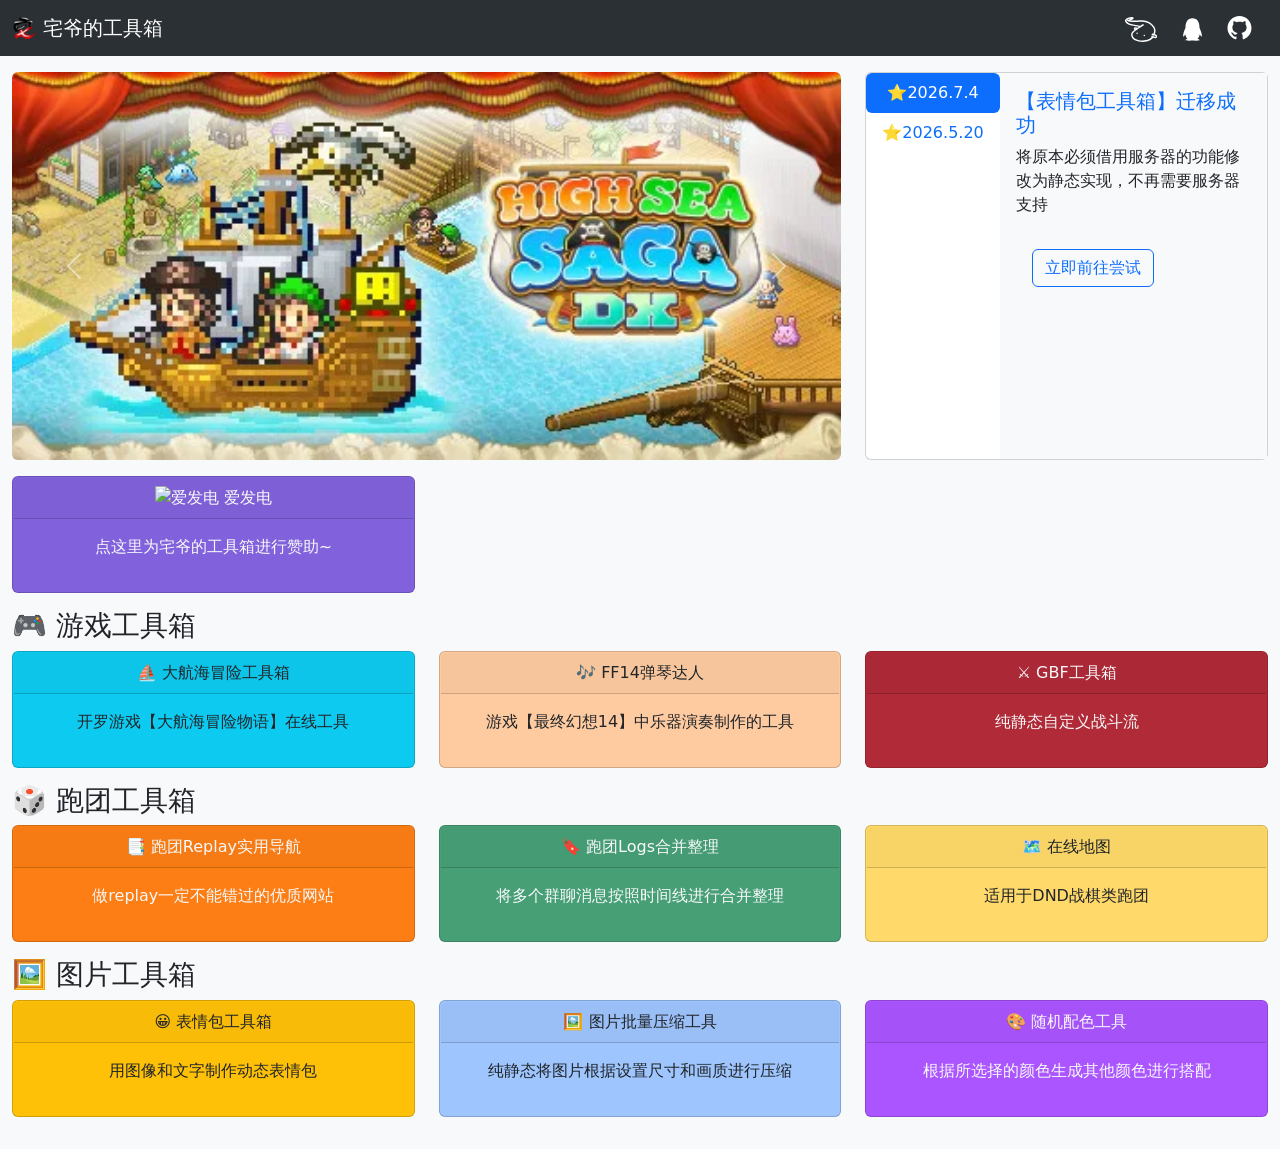
==== index.html @ 6f672d05 "⭐ 样式更新" ====
<!DOCTYPE html>
<html lang="zh">
	<head>
		<meta charset="utf-8">
		<meta name="viewport" content="width=device-width, initial-scale=1.0">
		<title>宅爷的工具箱</title>
		<script src="index/js/main.js"></script>
	</head>
	<body class="bg-body-tertiary">
		<div class="container-xxl">
			<div class="row py-3">
				<div class="col-12 col-lg-8 mb-3">
					<div id="carouselExampleAutoplaying" class="carousel slide" data-bs-ride="carousel">
						<div class="carousel-inner rounded">
							<div class="carousel-item active" data-bs-interval="3000">
								<a href="./dahanghai/">
									<img src="image/dahanghai.webp" class="d-block w-100" alt="大航海">
								</a>
							</div>
							<div class="carousel-item" data-bs-interval="3000">
								<a href="http://www.zzhai.top/ffxiv/">
									<img src="image/ffxiv.webp" class="d-block w-100" alt="弹琴达人">
								</a>
							</div>
						</div>
						<button class="carousel-control-prev" type="button" data-bs-target="#carouselExampleAutoplaying"
							data-bs-slide="prev">
							<span class="carousel-control-prev-icon" aria-hidden="true"></span>
							<span class="visually-hidden">Previous</span>
						</button>
						<button class="carousel-control-next" type="button" data-bs-target="#carouselExampleAutoplaying"
							data-bs-slide="next">
							<span class="carousel-control-next-icon" aria-hidden="true"></span>
							<span class="visually-hidden">Next</span>
						</button>
					</div>
				</div>
				<div class="col-12 col-lg-4 rounded mb-3">
					<div class="card h-100">
							<div class="d-flex align-items-start h-100">
								<div class="nav flex-column nav-pills" id="v-pills-tab" role="tablist"
									aria-orientation="vertical">
									<button class="nav-link active" id="v1-tab" data-bs-toggle="pill"
										data-bs-target="#v1" type="button" role="tab" aria-controls="v1"
										aria-selected="true">⭐2026.7.4</button>
									<button class="nav-link" id="v2-tab" data-bs-toggle="pill" data-bs-target="#v2"
										type="button" role="tab" aria-controls="v2"
										aria-selected="false">⭐2026.5.20</button>
								</div>
								<div class="tab-content card-body bg-body-tertiary h-100" id="v-pills-tabContent">
									<div class="tab-pane fade show active" id="v1" role="tabpanel"
										aria-labelledby="v1-tab" tabindex="0">
										<h5 class="card-title text-primary">【表情包工具箱】迁移成功</h5>
										<p class="card-text">将原本必须借用服务器的功能修改为静态实现，不再需要服务器支持</p>
										<a target="_blank" href="./meme/" class="btn btn-outline-primary m-3">立即前往尝试</a>
									</div>
									<div class="tab-pane fade" id="v2" role="tabpanel" aria-labelledby="v2-tab"
										tabindex="0">
										<h5 class="card-title text-primary">【跑团角色卡】功能迁移公告</h5>
										<p class="card-text">【尘箓跑团平台】已经投入运行，更好的支持手机操作，功能逐渐完善中，欢迎尝试使用~</p>
										<p class="card-text">本平台转移可以联系宅爷保存群组原始数据（json格式）</p>
										<a target="_blank" href="https://chenshi-chenlu.cn/" class="btn btn-outline-primary m-3">前往尘箓跑团平台</a>
									</div>
								</div>
							</div>
					</div>
				</div>
				<div class="col-12 col-lg-4 col-md-6 mb-3">
					<div class="card mb-3 h-100" style="background-color: #8262DC;">
						<a class="btn p-0 h-100 text-light" href="https://afdian.com/a/zhaiye" target="_blank">
							<div class="card-header"><img src="https://static.afdiancdn.com/favicon.ico" alt="爱发电" />
								爱发电</div>
							<div class="card-body">
								<p class="card-text">点这里为宅爷的工具箱进行赞助~</p>
							</div>
						</a>
					</div>
				</div>
				<h3>🎮 游戏工具箱</h3>
				<div class="col-12 col-lg-4 col-md-6 mb-3">
					<div class="card mb-3 h-100" style="background-color: #0DCAF0;">
						<a class="btn p-0 h-100 text-dark" href="./dahanghai/">
							<div class="card-header">⛵️ 大航海冒险工具箱</div>
							<div class="card-body">
								<p class="card-text">开罗游戏【大航海冒险物语】在线工具</p>
							</div>
						</a>
					</div>
				</div>
				<div class="col-12 col-lg-4 col-md-6 mb-3">
					<div class="card mb-3 h-100" style="background-color: #FECBA1;">
						<a class="btn p-0 h-100 text-dark" href="http://www.zzhai.top/ffxiv/">
							<div class="card-header">🎶️ FF14弹琴达人</div>
							<div class="card-body">
								<p class="card-text">游戏【最终幻想14】中乐器演奏制作的工具</p>
							</div>
						</a>
					</div>
				</div>
				<div class="col-12 col-lg-4 col-md-6 mb-3">
					<div class="card mb-3 h-100" style="background-color: #B02A37;">
						<a class="btn p-0 h-100 text-light" href="./gbf/">
							<div class="card-header">⚔️️ GBF工具箱</div>
							<div class="card-body">
								<p class="card-text">纯静态自定义战斗流</p>
							</div>
						</a>
					</div>
				</div>
				<h3>🎲 跑团工具箱</h3>
				<div class="col-12 col-lg-4 col-md-6 mb-3">
					<div class="card mb-3 h-100" style="background-color:#FD7E14;">
						<a class="btn p-0 h-100 text-light" href="http://www.zzhai.top/trpg/navigation">
							<div class="card-header">📑 跑团Replay实用导航</div>
							<div class="card-body">
								<p class="card-text">做replay一定不能错过的优质网站</p>
							</div>
						</a>
					</div>
				</div>
				<div class="col-12 col-lg-4 col-md-6 mb-3">
					<div class="card mb-3 h-100" style="background-color: #479F76;">
						<a class="btn p-0 h-100 text-light" href="http://www.zzhai.top/trpg/log_merge">
							<div class="card-header">🔖️️ 跑团Logs合并整理</div>
							<div class="card-body">
								<p class="card-text">将多个群聊消息按照时间线进行合并整理</p>
							</div>
						</a>
					</div>
				</div>
				<div class="col-12 col-lg-4 col-md-6 mb-3">
					<div class="card mb-3 h-100" style="background-color: #FFDA6A;">
						<a class="btn p-0 h-100 text-dark" href="http://www.zzhai.top/trpg/map">
							<div class="card-header">🗺️ 在线地图</div>
							<div class="card-body">
								<p class="card-text">适用于DND战棋类跑团</p>
							</div>
						</a>
					</div>
				</div>
				<h3>🖼️ 图片工具箱</h3>
				<div class="col-12 col-lg-4 col-md-6 mb-3">
					<div class="card mb-3 h-100" style="background-color: #FFC107;">
						<a class="btn p-0 h-100 text-dark" href="./meme/">
							<div class="card-header">😀 表情包工具箱</div>
							<div class="card-body">
								<p class="card-text">用图像和文字制作动态表情包</p>
							</div>
						</a>
					</div>
				</div>
				<div class="col-12 col-lg-4 col-md-6 mb-3">
					<div class="card mb-3 h-100" style="background-color: #9EC5FE;">
						<a class="btn p-0 h-100 text-dark" href="http://www.zzhai.top/pic/compression">
							<div class="card-header">🖼 图片批量压缩工具</div>
							<div class="card-body">
								<p class="card-text">纯静态将图片根据设置尺寸和画质进行压缩</p>
							</div>
						</a>
					</div>
				</div>
				<div class="col-12 col-lg-4 col-md-6 mb-3">
					<div class="card mb-3 h-100" style="background-color: #aa55ff;">
						<a class="btn p-0 h-100 text-light" href="./random-color-scheme/">
							<div class="card-header">🎨 随机配色工具</div>
							<div class="card-body">
								<p class="card-text">根据所选择的颜色生成其他颜色进行搭配</p>
							</div>
						</a>
					</div>
				</div>
			</div>
		</div>
	</body>
</html>
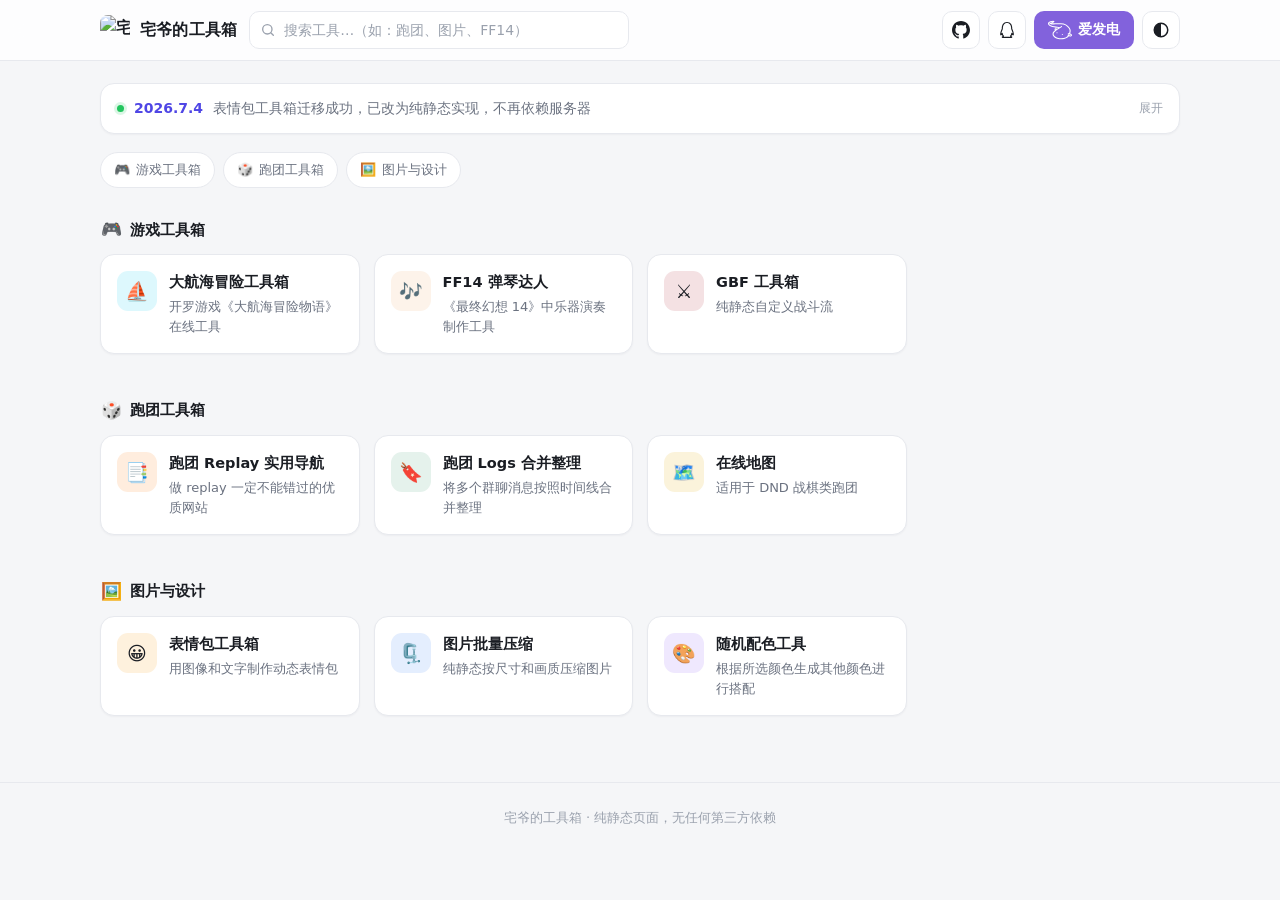
==== commit 463cc69e: "⭐ 格式结构调整" ====
--- a/index.html
+++ b/index.html
@@ -1,175 +1,66 @@
 <!DOCTYPE html>
-<html lang="zh">
+<html lang="zh-CN">
 	<head>
 		<meta charset="utf-8">
-		<meta name="viewport" content="width=device-width, initial-scale=1.0">
+		<meta name="viewport" content="width=device-width, initial-scale=1">
 		<title>宅爷的工具箱</title>
-		<script src="index/js/main.js"></script>
+		<meta name="description" content="宅爷的工具箱 —— 游戏、跑团、图片等在线工具集合">
+		<link rel="icon" href="https://zhaijifu67.github.io/favicon.ico">
+		<link rel="stylesheet" href="assets/css/base.css">
+		<link rel="stylesheet" href="assets/css/home.css">
+		<script src="assets/js/theme.js"></script>
 	</head>
-	<body class="bg-body-tertiary">
-		<div class="container-xxl">
-			<div class="row py-3">
-				<div class="col-12 col-lg-8 mb-3">
-					<div id="carouselExampleAutoplaying" class="carousel slide" data-bs-ride="carousel">
-						<div class="carousel-inner rounded">
-							<div class="carousel-item active" data-bs-interval="3000">
-								<a href="./dahanghai/">
-									<img src="image/dahanghai.webp" class="d-block w-100" alt="大航海">
-								</a>
-							</div>
-							<div class="carousel-item" data-bs-interval="3000">
-								<a href="http://www.zzhai.top/ffxiv/">
-									<img src="image/ffxiv.webp" class="d-block w-100" alt="弹琴达人">
-								</a>
-							</div>
+	<body data-search="true">
+
+		<!-- 顶部栏由 header.js 注入，放在 body 最前面，避免闪烁 -->
+		<script src="assets/js/header.js" data-root="./"></script>
+
+		<main class="wrap">
+
+			<details class="notice">
+				<summary>
+					<span class="dot"></span>
+					<strong>2026.7.4</strong>
+					<span class="txt">表情包工具箱迁移成功，已改为纯静态实现，不再依赖服务器</span>
+					<span class="chev"></span>
+				</summary>
+
+				<div class="notice-body">
+					<article class="update">
+						<div class="update-meta">2026.7.4</div>
+						<div>
+							<h3>【表情包工具箱】迁移成功</h3>
+							<p>将原本必须借用服务器的功能修改为静态实现，不再需要服务器支持。</p>
+							<a class="go" href="./meme/">立即前往尝试 →</a>
 						</div>
-						<button class="carousel-control-prev" type="button" data-bs-target="#carouselExampleAutoplaying"
-							data-bs-slide="prev">
-							<span class="carousel-control-prev-icon" aria-hidden="true"></span>
-							<span class="visually-hidden">Previous</span>
-						</button>
-						<button class="carousel-control-next" type="button" data-bs-target="#carouselExampleAutoplaying"
-							data-bs-slide="next">
-							<span class="carousel-control-next-icon" aria-hidden="true"></span>
-							<span class="visually-hidden">Next</span>
-						</button>
-					</div>
+					</article>
+
+					<article class="update">
+						<div class="update-meta">2026.5.20</div>
+						<div>
+							<h3>【跑团角色卡】功能迁移公告</h3>
+							<p>【尘箓跑团平台】已经投入运行，更好的支持手机操作，功能逐渐完善中，欢迎尝试使用~</p>
+							<p>本平台转移可以联系宅爷保存群组原始数据（json 格式）。</p>
+							<a class="go" href="https://chenshi-chenlu.cn/" target="_blank" rel="noopener">前往尘箓跑团平台
+								→</a>
+						</div>
+					</article>
 				</div>
-				<div class="col-12 col-lg-4 rounded mb-3">
-					<div class="card h-100">
-							<div class="d-flex align-items-start h-100">
-								<div class="nav flex-column nav-pills" id="v-pills-tab" role="tablist"
-									aria-orientation="vertical">
-									<button class="nav-link active" id="v1-tab" data-bs-toggle="pill"
-										data-bs-target="#v1" type="button" role="tab" aria-controls="v1"
-										aria-selected="true">⭐2026.7.4</button>
-									<button class="nav-link" id="v2-tab" data-bs-toggle="pill" data-bs-target="#v2"
-										type="button" role="tab" aria-controls="v2"
-										aria-selected="false">⭐2026.5.20</button>
-								</div>
-								<div class="tab-content card-body bg-body-tertiary h-100" id="v-pills-tabContent">
-									<div class="tab-pane fade show active" id="v1" role="tabpanel"
-										aria-labelledby="v1-tab" tabindex="0">
-										<h5 class="card-title text-primary">【表情包工具箱】迁移成功</h5>
-										<p class="card-text">将原本必须借用服务器的功能修改为静态实现，不再需要服务器支持</p>
-										<a target="_blank" href="./meme/" class="btn btn-outline-primary m-3">立即前往尝试</a>
-									</div>
-									<div class="tab-pane fade" id="v2" role="tabpanel" aria-labelledby="v2-tab"
-										tabindex="0">
-										<h5 class="card-title text-primary">【跑团角色卡】功能迁移公告</h5>
-										<p class="card-text">【尘箓跑团平台】已经投入运行，更好的支持手机操作，功能逐渐完善中，欢迎尝试使用~</p>
-										<p class="card-text">本平台转移可以联系宅爷保存群组原始数据（json格式）</p>
-										<a target="_blank" href="https://chenshi-chenlu.cn/" class="btn btn-outline-primary m-3">前往尘箓跑团平台</a>
-									</div>
-								</div>
-							</div>
-					</div>
-				</div>
-				<div class="col-12 col-lg-4 col-md-6 mb-3">
-					<div class="card mb-3 h-100" style="background-color: #8262DC;">
-						<a class="btn p-0 h-100 text-light" href="https://afdian.com/a/zhaiye" target="_blank">
-							<div class="card-header"><img src="https://static.afdiancdn.com/favicon.ico" alt="爱发电" />
-								爱发电</div>
-							<div class="card-body">
-								<p class="card-text">点这里为宅爷的工具箱进行赞助~</p>
-							</div>
-						</a>
-					</div>
-				</div>
-				<h3>🎮 游戏工具箱</h3>
-				<div class="col-12 col-lg-4 col-md-6 mb-3">
-					<div class="card mb-3 h-100" style="background-color: #0DCAF0;">
-						<a class="btn p-0 h-100 text-dark" href="./dahanghai/">
-							<div class="card-header">⛵️ 大航海冒险工具箱</div>
-							<div class="card-body">
-								<p class="card-text">开罗游戏【大航海冒险物语】在线工具</p>
-							</div>
-						</a>
-					</div>
-				</div>
-				<div class="col-12 col-lg-4 col-md-6 mb-3">
-					<div class="card mb-3 h-100" style="background-color: #FECBA1;">
-						<a class="btn p-0 h-100 text-dark" href="http://www.zzhai.top/ffxiv/">
-							<div class="card-header">🎶️ FF14弹琴达人</div>
-							<div class="card-body">
-								<p class="card-text">游戏【最终幻想14】中乐器演奏制作的工具</p>
-							</div>
-						</a>
-					</div>
-				</div>
-				<div class="col-12 col-lg-4 col-md-6 mb-3">
-					<div class="card mb-3 h-100" style="background-color: #B02A37;">
-						<a class="btn p-0 h-100 text-light" href="./gbf/">
-							<div class="card-header">⚔️️ GBF工具箱</div>
-							<div class="card-body">
-								<p class="card-text">纯静态自定义战斗流</p>
-							</div>
-						</a>
-					</div>
-				</div>
-				<h3>🎲 跑团工具箱</h3>
-				<div class="col-12 col-lg-4 col-md-6 mb-3">
-					<div class="card mb-3 h-100" style="background-color:#FD7E14;">
-						<a class="btn p-0 h-100 text-light" href="http://www.zzhai.top/trpg/navigation">
-							<div class="card-header">📑 跑团Replay实用导航</div>
-							<div class="card-body">
-								<p class="card-text">做replay一定不能错过的优质网站</p>
-							</div>
-						</a>
-					</div>
-				</div>
-				<div class="col-12 col-lg-4 col-md-6 mb-3">
-					<div class="card mb-3 h-100" style="background-color: #479F76;">
-						<a class="btn p-0 h-100 text-light" href="http://www.zzhai.top/trpg/log_merge">
-							<div class="card-header">🔖️️ 跑团Logs合并整理</div>
-							<div class="card-body">
-								<p class="card-text">将多个群聊消息按照时间线进行合并整理</p>
-							</div>
-						</a>
-					</div>
-				</div>
-				<div class="col-12 col-lg-4 col-md-6 mb-3">
-					<div class="card mb-3 h-100" style="background-color: #FFDA6A;">
-						<a class="btn p-0 h-100 text-dark" href="http://www.zzhai.top/trpg/map">
-							<div class="card-header">🗺️ 在线地图</div>
-							<div class="card-body">
-								<p class="card-text">适用于DND战棋类跑团</p>
-							</div>
-						</a>
-					</div>
-				</div>
-				<h3>🖼️ 图片工具箱</h3>
-				<div class="col-12 col-lg-4 col-md-6 mb-3">
-					<div class="card mb-3 h-100" style="background-color: #FFC107;">
-						<a class="btn p-0 h-100 text-dark" href="./meme/">
-							<div class="card-header">😀 表情包工具箱</div>
-							<div class="card-body">
-								<p class="card-text">用图像和文字制作动态表情包</p>
-							</div>
-						</a>
-					</div>
-				</div>
-				<div class="col-12 col-lg-4 col-md-6 mb-3">
-					<div class="card mb-3 h-100" style="background-color: #9EC5FE;">
-						<a class="btn p-0 h-100 text-dark" href="http://www.zzhai.top/pic/compression">
-							<div class="card-header">🖼 图片批量压缩工具</div>
-							<div class="card-body">
-								<p class="card-text">纯静态将图片根据设置尺寸和画质进行压缩</p>
-							</div>
-						</a>
-					</div>
-				</div>
-				<div class="col-12 col-lg-4 col-md-6 mb-3">
-					<div class="card mb-3 h-100" style="background-color: #aa55ff;">
-						<a class="btn p-0 h-100 text-light" href="./random-color-scheme/">
-							<div class="card-header">🎨 随机配色工具</div>
-							<div class="card-body">
-								<p class="card-text">根据所选择的颜色生成其他颜色进行搭配</p>
-							</div>
-						</a>
-					</div>
-				</div>
-			</div>
-		</div>
+			</details>
+
+			<nav class="chips" id="chips" aria-label="分类导航"></nav>
+
+			<div id="sections"></div>
+
+			<p class="empty" id="empty">没有找到相关工具，换个关键词试试～</p>
+
+		</main>
+
+		<footer class="footer">
+			宅爷的工具箱 · 纯静态页面，无任何第三方依赖
+		</footer>
+
+		<script src="assets/js/tools.js"></script>
+		<script src="assets/js/home.js"></script>
 	</body>
 </html>
--- a/assets/css/base.css
+++ b/assets/css/base.css
@@ -0,0 +1,602 @@
+/* ============================================================
+   base.css —— 全站通用样式
+   子页面直接 <link rel="stylesheet" href="{root}assets/css/base.css">
+   即可获得主题变量、顶栏、卡片、按钮等公共组件
+   ============================================================ */
+
+/* ---------- 主题变量 ---------- */
+:root {
+	color-scheme: light;
+	--bg: #f5f6f8;
+	--surface: #ffffff;
+	--surface-2: #fafbfc;
+	--border: #e7e9ee;
+	--border-strong: #d3d7e0;
+	--text: #1a1d23;
+	--muted: #6b7280;
+	--subtle: #9aa1ad;
+	--brand: #4f46e5;
+	--brand-soft: rgba(99, 102, 241, .14);
+	--focus-ring: rgba(99, 102, 241, .28);
+	--radius: 14px;
+	--gap: 14px;
+	--shadow-1: 0 1px 2px rgba(17, 24, 39, .04);
+	--shadow-2: 0 6px 24px -8px rgba(17, 24, 39, .18);
+	--topbar-bg: rgba(255, 255, 255, .78);
+	--icon-bg: #f2f3f5;
+}
+
+[data-theme="dark"] {
+	color-scheme: dark;
+	--bg: #0f1115;
+	--surface: #171a21;
+	--surface-2: #1c1f27;
+	--border: #262a34;
+	--border-strong: #333846;
+	--text: #e6e8ee;
+	--muted: #9aa1ad;
+	--subtle: #7b828f;
+	--brand: #818cf8;
+	--brand-soft: rgba(129, 140, 248, .18);
+	--focus-ring: rgba(129, 140, 248, .34);
+	--shadow-1: 0 1px 2px rgba(0, 0, 0, .45);
+	--shadow-2: 0 8px 28px -10px rgba(0, 0, 0, .75);
+	--topbar-bg: rgba(15, 17, 21, .72);
+	--icon-bg: #1f232c;
+}
+
+/* JS 未执行时的系统深色兜底 */
+@media (prefers-color-scheme: dark) {
+	:root:not([data-theme]) {
+		color-scheme: dark;
+		--bg: #0f1115;
+		--surface: #171a21;
+		--surface-2: #1c1f27;
+		--border: #262a34;
+		--border-strong: #333846;
+		--text: #e6e8ee;
+		--muted: #9aa1ad;
+		--subtle: #7b828f;
+		--brand: #818cf8;
+		--brand-soft: rgba(129, 140, 248, .18);
+		--focus-ring: rgba(129, 140, 248, .34);
+		--shadow-1: 0 1px 2px rgba(0, 0, 0, .45);
+		--shadow-2: 0 8px 28px -10px rgba(0, 0, 0, .75);
+		--topbar-bg: rgba(15, 17, 21, .72);
+		--icon-bg: #1f232c;
+	}
+}
+
+/* ---------- 重置与基础 ---------- */
+*,
+*::before,
+*::after {
+	box-sizing: border-box;
+}
+
+html {
+	scroll-behavior: smooth;
+	scroll-padding-top: 84px;
+}
+
+body {
+	margin: 0;
+	background: var(--bg);
+	color: var(--text);
+	font: 15px/1.65 system-ui, -apple-system, "Segoe UI", "PingFang SC",
+		"Hiragino Sans GB", "Microsoft YaHei", sans-serif;
+	-webkit-font-smoothing: antialiased;
+	transition: background-color .2s ease, color .2s ease;
+}
+
+a {
+	color: inherit;
+	text-decoration: none;
+}
+
+h1,
+h2,
+h3,
+p {
+	margin: 0;
+}
+
+[hidden] {
+	display: none !important;
+}
+
+img {
+	max-width: 100%;
+}
+
+:focus-visible {
+	outline: 2px solid var(--brand);
+	outline-offset: 2px;
+	border-radius: 6px;
+}
+
+/* ---------- 布局容器 ---------- */
+.wrap {
+	width: 100%;
+	max-width: 1120px;
+	margin: 0 auto;
+	padding: 0 20px;
+}
+
+/* ---------- 顶部栏（由 header.js 注入） ---------- */
+.topbar {
+	position: sticky;
+	top: 0;
+	z-index: 20;
+	background: var(--topbar-bg);
+	backdrop-filter: saturate(180%) blur(14px);
+	-webkit-backdrop-filter: saturate(180%) blur(14px);
+	border-bottom: 1px solid var(--border);
+	transition: background-color .2s ease, border-color .2s ease;
+}
+
+.topbar-inner {
+	display: flex;
+	align-items: center;
+	gap: 12px;
+	flex-wrap: wrap;
+	min-height: 60px;
+	padding-top: 10px;
+	padding-bottom: 10px;
+}
+
+.logo {
+	display: flex;
+	align-items: center;
+	gap: 10px;
+	font-size: 16px;
+	font-weight: 700;
+	letter-spacing: .2px;
+	white-space: nowrap;
+}
+
+.logo-img {
+	display: block;
+	width: 30px;
+	height: 30px;
+	border-radius: 8px;
+	object-fit: cover;
+}
+
+.search {
+	position: relative;
+	flex: 1 1 220px;
+	max-width: 380px;
+}
+
+.search>svg {
+	position: absolute;
+	left: 11px;
+	top: 50%;
+	transform: translateY(-50%);
+	width: 16px;
+	height: 16px;
+	color: var(--subtle);
+	pointer-events: none;
+}
+
+.search input {
+	width: 100%;
+	height: 38px;
+	padding: 0 12px 0 34px;
+	border: 1px solid var(--border);
+	border-radius: 10px;
+	background: var(--surface);
+	color: inherit;
+	font: inherit;
+	font-size: 14px;
+	outline: none;
+	transition: border-color .18s, box-shadow .18s, background-color .2s;
+}
+
+.search input::placeholder {
+	color: var(--subtle);
+}
+
+.search input:focus {
+	border-color: var(--brand);
+	box-shadow: 0 0 0 3px var(--focus-ring);
+}
+
+.topbar-actions {
+	display: flex;
+	align-items: center;
+	gap: 8px;
+	margin-left: auto;
+}
+
+
+/* ---------- 二级导航条 ---------- */
+.navbar.subnav {
+	position: sticky;
+	top: var(--topbar-h, 60px) !important;
+	z-index: 19 !important;
+	/* 略低于顶栏，边框压在下面 */
+	background: var(--topbar-bg) !important;
+	backdrop-filter: saturate(180%) blur(14px);
+	-webkit-backdrop-filter: saturate(180%) blur(14px);
+	border-top: 0;
+	border-bottom: 1px solid var(--border);
+	transition: background-color .2s ease, border-color .2s ease;
+}
+
+/* ---- 链接：胶囊式激活态，用品牌色 ---- */
+.subnav .navbar-nav {
+	gap: 2px;
+}
+
+.subnav .navbar-nav .nav-link {
+	color: var(--muted);
+	font-size: 14px;
+	padding: .35rem .8rem;
+	border-radius: 8px;
+	transition: color .15s ease, background-color .15s ease;
+}
+
+.subnav .navbar-nav .nav-link:hover,
+.subnav .navbar-nav .nav-link:focus {
+	color: var(--text);
+	background: var(--surface-2);
+}
+
+.subnav .navbar-nav .nav-link.active {
+	color: var(--brand);
+	background: var(--brand-soft);
+	font-weight: 600;
+}
+
+/* ---- 折叠按钮 ---- */
+.subnav .navbar-toggler {
+	border-color: var(--border);
+	padding: .3rem .55rem;
+}
+
+.subnav .navbar-toggler:focus {
+	box-shadow: 0 0 0 3px var(--focus-ring);
+}
+
+/* ---- 移动端展开面板：不透明底，避免透出页面内容 ---- */
+@media (max-width: 991.98px) {
+	.subnav .navbar-collapse {
+		background: var(--surface);
+		border: 1px solid var(--border);
+		border-radius: 10px;
+		margin-top: 8px;
+		padding: 8px;
+	}
+}
+
+/* ---------- 图标按钮 ---------- */
+.icon-btn {
+	display: inline-grid;
+	place-items: center;
+	width: 38px;
+	height: 38px;
+	padding: 0;
+	border: 1px solid var(--border);
+	border-radius: 10px;
+	background: var(--surface);
+	color: var(--text);
+	cursor: pointer;
+	transition: background-color .18s, border-color .18s, transform .18s;
+}
+
+.icon-btn:hover {
+	background: var(--surface-2);
+	border-color: var(--border-strong);
+	transform: translateY(-1px);
+}
+
+.icon-btn:active {
+	transform: translateY(0);
+}
+
+.icon-btn svg {
+	width: 18px;
+	height: 18px;
+}
+
+/* ---------- 赞助按钮 ---------- */
+.sponsor {
+	display: inline-flex;
+	align-items: center;
+	gap: 6px;
+	height: 38px;
+	padding: 0 14px;
+	border-radius: 10px;
+	background: #8262DC;
+	color: #fff;
+	font-size: 14px;
+	font-weight: 600;
+	white-space: nowrap;
+	transition: filter .18s, transform .18s;
+}
+
+.sponsor:hover {
+	filter: brightness(1.08);
+	transform: translateY(-1px);
+}
+
+/* ---------- 分类胶囊 ---------- */
+.chips {
+	display: flex;
+	flex-wrap: wrap;
+	gap: 8px;
+	margin: 18px 0 0;
+}
+
+.chip {
+	display: inline-flex;
+	align-items: center;
+	gap: 6px;
+	padding: 6px 13px;
+	border: 1px solid var(--border);
+	border-radius: 999px;
+	background: var(--surface);
+	color: var(--muted);
+	font-size: 13px;
+	transition: color .18s, border-color .18s, box-shadow .18s, transform .18s;
+}
+
+.chip:hover {
+	color: var(--text);
+	border-color: var(--border-strong);
+	box-shadow: var(--shadow-1);
+	transform: translateY(-1px);
+}
+
+/* ---------- 分组与网格 ---------- */
+.group {
+	margin-top: 30px;
+}
+
+.group-title {
+	display: flex;
+	align-items: center;
+	gap: 8px;
+	margin-bottom: 12px;
+	font-size: 15px;
+	font-weight: 600;
+}
+
+.group-icon {
+	display: inline-grid;
+	place-items: center;
+	width: 22px;
+	height: 22px;
+	font-size: 17px;
+	line-height: 1;
+}
+
+.chip-icon {
+	display: inline-grid;
+	place-items: center;
+	width: 16px;
+	height: 16px;
+	font-size: 13px;
+	line-height: 1;
+}
+
+.grid {
+	display: grid;
+	grid-template-columns: repeat(auto-fill, minmax(248px, 1fr));
+	gap: var(--gap);
+}
+
+/* ---------- 工具卡片框架 ---------- */
+.panel {
+	background: var(--surface);
+	border: 1px solid var(--border);
+	border-radius: var(--radius);
+	box-shadow: var(--shadow-1);
+	padding: 16px;
+	margin-bottom: var(--gap);
+}
+
+/* ---------- 工具卡片-有悬浮动态效果 ---------- */
+.panel {
+	--accent: var(--brand);
+	display: flex;
+	align-items: flex-start;
+	gap: 12px;
+	padding: 16px;
+	background: var(--surface);
+	border: 1px solid var(--border);
+	border-radius: var(--radius);
+	box-shadow: var(--shadow-1);
+	transition: transform .18s ease, box-shadow .18s ease, border-color .18s ease;
+}
+
+.panel:hover {
+	transform: translateY(-2px);
+	box-shadow: var(--shadow-2);
+}
+
+.panel-icon {
+	flex: none;
+	display: grid;
+	place-items: center;
+	width: 40px;
+	height: 40px;
+	border-radius: 11px;
+	overflow: hidden;
+	font-size: 19px;
+	line-height: 1;
+	background: var(--icon-bg);
+	transition: background-color .18s;
+}
+
+.panel-icon img {
+	display: block;
+	width: 100%;
+	height: 100%;
+	object-fit: contain;
+}
+
+.panel h3 {
+	margin-bottom: 2px;
+	font-size: 14.5px;
+	font-weight: 600;
+}
+
+.panel p {
+	color: var(--muted);
+	font-size: 13px;
+	line-height: 1.55;
+}
+
+/* 现代浏览器：用强调色做图标底色与悬停描边 */
+@supports (background: color-mix(in srgb, red 10%, white)) {
+	.panel-icon {
+		background: color-mix(in srgb, var(--accent) 14%, var(--surface));
+	}
+
+	.panel:hover .panel-icon {
+		background: color-mix(in srgb, var(--accent) 24%, var(--surface));
+	}
+
+	.panel:hover {
+		border-color: color-mix(in srgb, var(--accent) 55%, var(--border));
+	}
+}
+
+/* ---------- 空状态 ---------- */
+.empty {
+	display: none;
+	padding: 64px 0;
+	color: var(--muted);
+	font-size: 14px;
+	text-align: center;
+}
+
+.empty.show {
+	display: block;
+}
+
+/* ---------- 页脚 ---------- */
+.footer {
+	margin-top: 52px;
+	padding: 24px 0 40px;
+	border-top: 1px solid var(--border);
+	color: var(--subtle);
+	font-size: 13px;
+	text-align: center;
+}
+
+/* ---------- 响应式 ---------- */
+@media (max-width:720px) {
+	.sponsor-text {
+		display: none;
+	}
+
+	.sponsor {
+		padding: 0 11px;
+	}
+}
+
+@media (max-width:640px) {
+	.search {
+		order: 3;
+		flex-basis: 100%;
+		max-width: none;
+	}
+}
+
+@media (prefers-reduced-motion: reduce) {
+	html {
+		scroll-behavior: auto;
+	}
+
+	* {
+		transition: none !important;
+		animation: none !important;
+	}
+}
+
+
+/* ---------- 页面大标题卡片 ---------- */
+.page-hero {
+	position: relative;
+	display: flex;
+	align-items: flex-start;
+	gap: 16px;
+	padding: 22px 24px;
+	margin: 22px 0 18px;
+	background: var(--surface);
+	border: 1px solid var(--border);
+	border-radius: var(--radius);
+	box-shadow: var(--shadow-1);
+	overflow: hidden;
+	transition: transform .25s ease, box-shadow .25s ease, border-color .25s ease;
+}
+
+.page-hero:hover {
+	transform: translateY(-2px);
+	box-shadow: var(--shadow-2);
+	border-color: var(--border-strong);
+}
+
+/* 现代浏览器：边框向品牌色靠一点点 */
+@supports (background: color-mix(in srgb, red 10%, white)) {
+	.page-hero:hover {
+		border-color: color-mix(in srgb, var(--brand) 35%, var(--border));
+	}
+}
+
+/* 右上角一抹品牌色光晕，增加「入口感」，不抢内容 */
+.page-hero::after {
+	content: "";
+	position: absolute;
+	top: -70px;
+	right: -70px;
+	width: 190px;
+	height: 190px;
+	border-radius: 50%;
+	background: radial-gradient(circle, var(--brand-soft), transparent 70%);
+	pointer-events: none;
+}
+
+.page-hero-icon {
+	flex: none;
+	display: grid;
+	place-items: center;
+	width: 48px;
+	height: 48px;
+	border-radius: 14px;
+	font-size: 24px;
+	background: var(--brand-soft);
+}
+
+.page-hero h1 {
+	font-size: clamp(1.25rem, 1.1rem + 0.7vw, 1.6rem);
+	font-weight: 700;
+	letter-spacing: -0.01em;
+	line-height: 1.3;
+}
+
+.page-hero p {
+	margin-top: 4px;
+	font-size: 13.5px;
+	color: var(--muted);
+}
+
+.page-hero-tags {
+	display: flex;
+	flex-wrap: wrap;
+	gap: 6px;
+	margin-top: 10px;
+}
+
+.page-hero-tag {
+	padding: 2px 9px;
+	border: 1px solid var(--border);
+	border-radius: 999px;
+	background: var(--surface-2);
+	color: var(--muted);
+	font-size: 12px;
+}
--- a/assets/css/home.css
+++ b/assets/css/home.css
@@ -0,0 +1,123 @@
+/* ============================================================
+   home.css —— 首页专属样式（公告 / 更新条目）
+   其他子页面无需引入
+   ============================================================ */
+
+.notice {
+	margin-top: 22px;
+	background: var(--surface);
+	border: 1px solid var(--border);
+	border-radius: var(--radius);
+	box-shadow: var(--shadow-1);
+	overflow: hidden;
+	transition: background-color .2s ease, border-color .2s ease;
+}
+
+.notice summary {
+	display: flex;
+	align-items: center;
+	gap: 10px;
+	padding: 13px 16px;
+	font-size: 14px;
+	cursor: pointer;
+	list-style: none;
+}
+
+.notice summary::-webkit-details-marker {
+	display: none;
+}
+
+.notice summary:hover {
+	background: var(--surface-2);
+}
+
+.dot {
+	flex: none;
+	width: 7px;
+	height: 7px;
+	border-radius: 50%;
+	background: #22c55e;
+	box-shadow: 0 0 0 3px rgba(34, 197, 94, .16);
+}
+
+.notice summary strong {
+	color: var(--brand);
+	font-weight: 600;
+	white-space: nowrap;
+}
+
+.notice summary .txt {
+	color: var(--muted);
+	overflow: hidden;
+	text-overflow: ellipsis;
+	white-space: nowrap;
+}
+
+.notice summary .chev {
+	margin-left: auto;
+	color: var(--subtle);
+	font-size: 12px;
+	white-space: nowrap;
+}
+
+.notice summary .chev::after {
+	content: "展开";
+}
+
+.notice[open] summary .chev::after {
+	content: "收起";
+}
+
+.notice-body {
+	display: grid;
+	padding: 0 16px 8px;
+	border-top: 1px solid var(--border);
+}
+
+.update {
+	display: grid;
+	grid-template-columns: 74px 1fr;
+	gap: 14px;
+	padding: 14px 0;
+	border-bottom: 1px solid var(--border);
+}
+
+.update:last-child {
+	border-bottom: 0;
+}
+
+.update-meta {
+	color: var(--muted);
+	font-size: 13px;
+	font-variant-numeric: tabular-nums;
+}
+
+.update h3 {
+	font-size: 14px;
+	font-weight: 600;
+	margin-bottom: 4px;
+}
+
+.update p {
+	font-size: 13.5px;
+	color: var(--muted);
+}
+
+.update .go {
+	display: inline-block;
+	margin-top: 8px;
+	color: var(--brand);
+	font-size: 13px;
+	font-weight: 600;
+}
+
+.update .go:hover {
+	text-decoration: underline;
+}
+
+@media (max-width:560px) {
+	.update {
+		grid-template-columns: 1fr;
+		gap: 4px;
+	}
+}
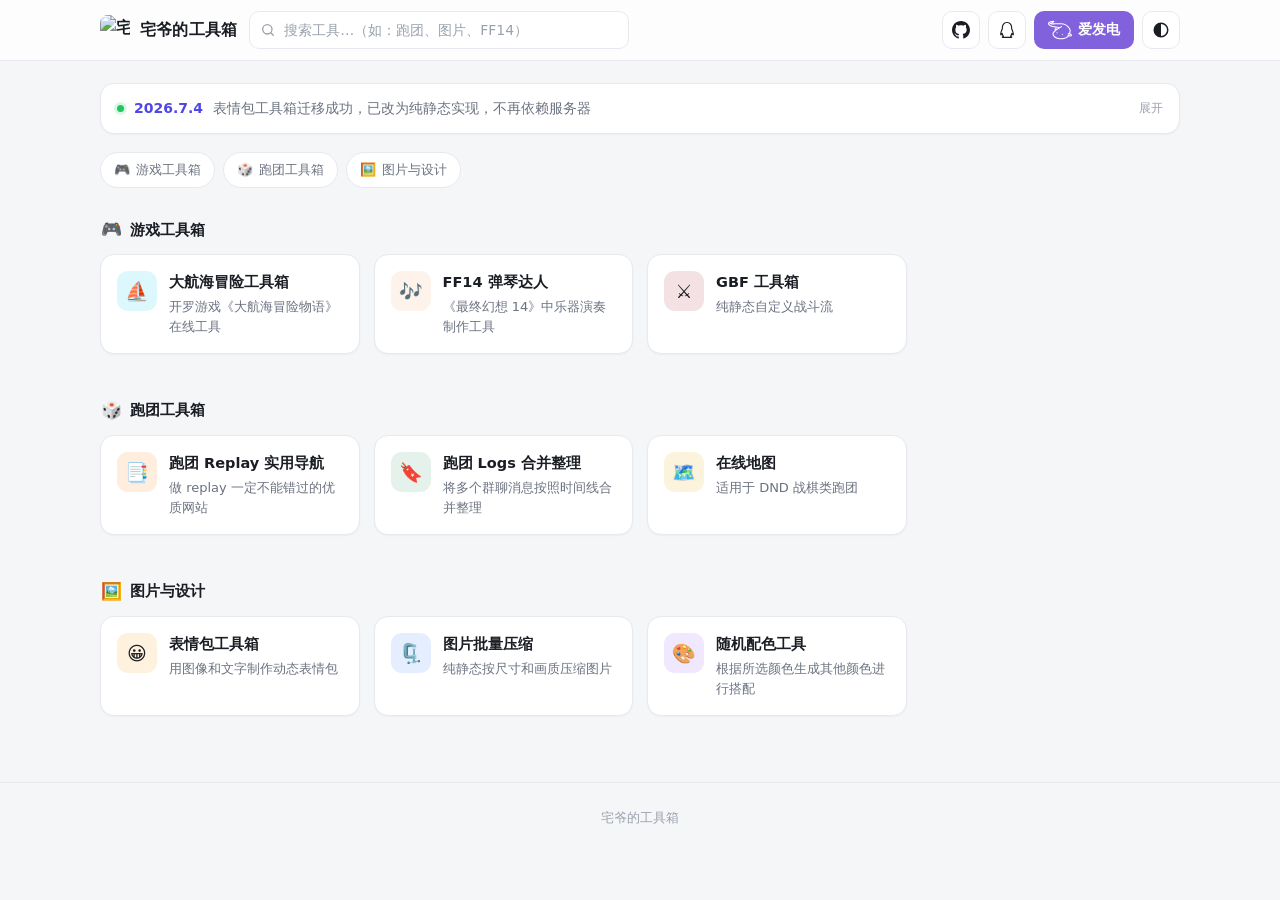
==== commit 9ba89adb: "⭐ 添加404页面" ====
--- a/index.html
+++ b/index.html
@@ -57,7 +57,7 @@
 		</main>
 
 		<footer class="footer">
-			宅爷的工具箱 · 纯静态页面，无任何第三方依赖
+			宅爷的工具箱
 		</footer>
 
 		<script src="assets/js/tools.js"></script>
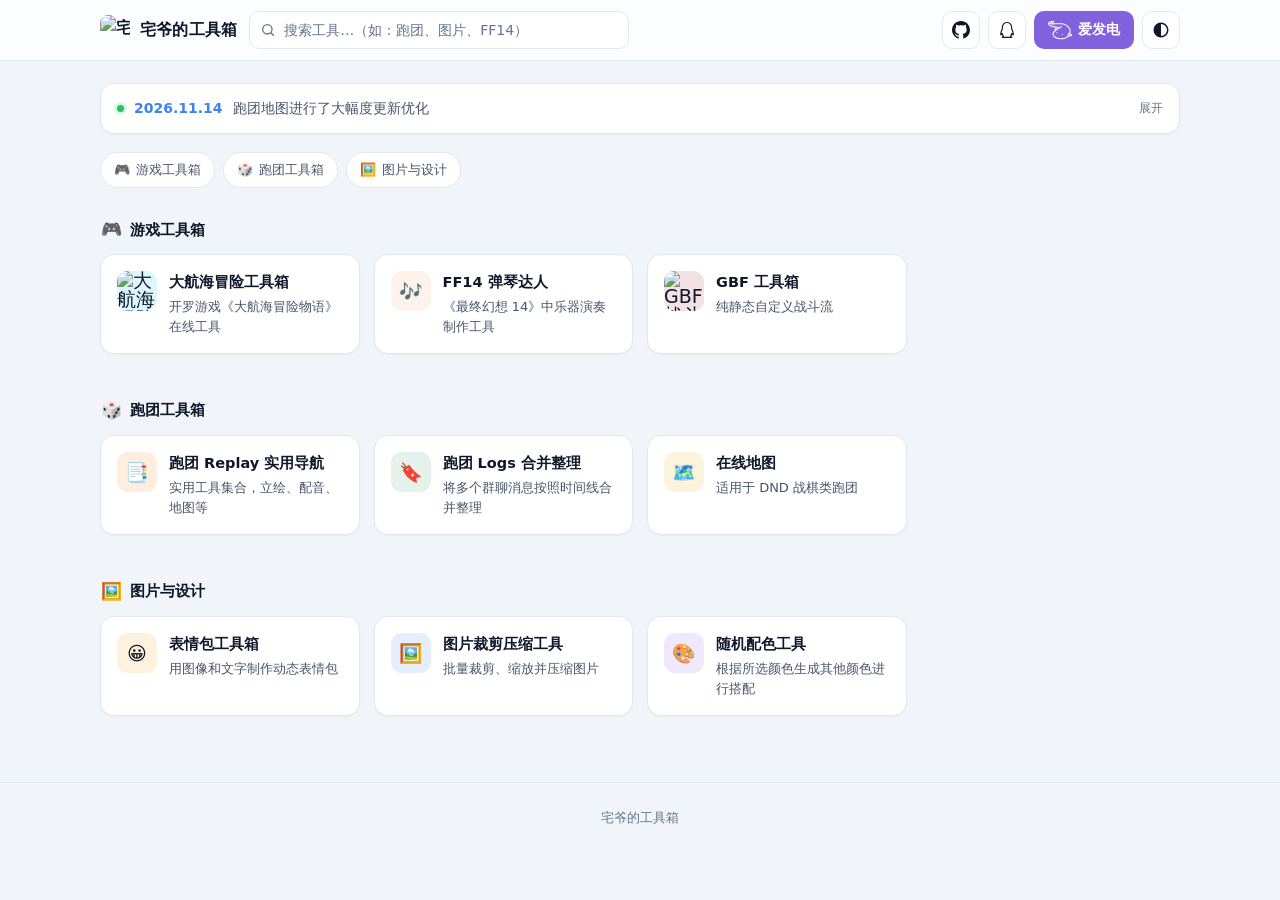
==== commit 1ffd5b40: "⭐ 跑团地图迁移+大幅度更新" ====
--- a/index.html
+++ b/index.html
@@ -20,12 +20,20 @@
 			<details class="notice">
 				<summary>
 					<span class="dot"></span>
-					<strong>2026.7.4</strong>
-					<span class="txt">表情包工具箱迁移成功，已改为纯静态实现，不再依赖服务器</span>
+					<strong>2026.11.14</strong>
+					<span class="txt">跑团地图进行了大幅度更新优化</span>
 					<span class="chev"></span>
 				</summary>
 
 				<div class="notice-body">
+					<article class="update">
+						<div class="update-meta">2026.11.14</div>
+						<div>
+							<h3>【跑团地图】迁移成功</h3>
+							<p>进行了大幅度更新，支持保存/载入，支持了快速调整大小/旋转</p>
+							<a class="go" href="./tools/trpg-map/">立即前往尝试 →</a>
+						</div>
+					</article>
 					<article class="update">
 						<div class="update-meta">2026.7.4</div>
 						<div>
--- a/assets/css/base.css
+++ b/assets/css/base.css
@@ -7,23 +7,48 @@
 /* ---------- 主题变量 ---------- */
 :root {
 	color-scheme: light;
-	--bg: #f5f6f8;
+
+	/* ---------- 背景 / 表面 ---------- */
+	--bg: #f1f5f9;
 	--surface: #ffffff;
-	--surface-2: #fafbfc;
-	--border: #e7e9ee;
-	--border-strong: #d3d7e0;
-	--text: #1a1d23;
-	--muted: #6b7280;
-	--subtle: #9aa1ad;
-	--brand: #4f46e5;
-	--brand-soft: rgba(99, 102, 241, .14);
-	--focus-ring: rgba(99, 102, 241, .28);
+	--surface-2: #f8fafc;
+	--icon-bg: #f1f5f9;
+
+	/* ---------- 边框 ---------- */
+	--border: #e2e8f0;
+	--border-strong: #cbd5e1;
+
+	/* ---------- 文字 ---------- */
+	--text: #0f172a;
+	--muted: #475569;
+	--subtle: #64748b;
+
+	/* ---------- 品牌色 ---------- */
+	--brand: #3b82f6;
+	--brand-soft: #eff6ff;
+	--focus-ring: rgba(59, 130, 246, .22);
+
+	/* ---------- 阴影 ---------- */
+	--shadow-1: 0 1px 2px rgba(15, 23, 42, .04);
+	--shadow-2: 0 6px 24px -8px rgba(15, 23, 42, .18);
+
+	/* ---------- 顶栏 ---------- */
+	--topbar-bg: rgba(255, 255, 255, .78);
+
 	--radius: 14px;
 	--gap: 14px;
-	--shadow-1: 0 1px 2px rgba(17, 24, 39, .04);
-	--shadow-2: 0 6px 24px -8px rgba(17, 24, 39, .18);
-	--topbar-bg: rgba(255, 255, 255, .78);
-	--icon-bg: #f2f3f5;
+
+	/* ---------- Bootstrap 桥接 ---------- */
+	--bs-body-bg: var(--bg);
+	--bs-body-color: var(--text);
+	--bs-secondary-bg: var(--surface-2);
+	--bs-tertiary-bg: var(--surface-2);
+	--bs-border-color: var(--border);
+	--bs-border-color-translucent: var(--border);
+	--bs-link-color: var(--brand);
+	--bs-link-hover-color: var(--brand);
+	--bs-secondary-color: var(--muted);
+	--bs-emphasis-color: var(--text);
 }
 
 [data-theme="dark"] {
@@ -599,4 +624,84 @@
 	background: var(--surface-2);
 	color: var(--muted);
 	font-size: 12px;
+}
+
+/* ============================================================
+   返回顶部按钮 —— 由 header.js 注入
+   ============================================================ */
+.back-to-top {
+	position: fixed;
+	right: 24px;
+	bottom: 24px;
+	z-index: 15;
+	display: grid;
+	place-items: center;
+	width: 44px;
+	height: 44px;
+	padding: 0;
+	border: 1px solid var(--border);
+	border-radius: 50%;
+	background: var(--surface);
+	color: var(--text);
+	box-shadow: var(--shadow-2);
+	cursor: pointer;
+	opacity: 0;
+	transform: translateY(8px);
+	pointer-events: none;
+	transition: opacity .22s ease, transform .22s ease,
+		background-color .2s, border-color .2s, color .2s;
+}
+
+.back-to-top.is-visible {
+	opacity: 1;
+	transform: translateY(0);
+	pointer-events: auto;
+}
+
+.back-to-top:hover {
+	color: var(--brand);
+	border-color: var(--brand);
+	transform: translateY(-2px);
+}
+
+.back-to-top:active {
+	transform: translateY(0);
+}
+
+.back-to-top svg {
+	width: 20px;
+	height: 20px;
+}
+
+/* 有右侧固定面板的页面（如 GBF），面板需要让开按钮 */
+@media (min-width: 1200px) {
+	body.has-side-panel .back-to-top {
+		right: 420px;
+		/* 380px 面板 + 20px 间距 + 20px 按钮内缩 */
+	}
+}
+
+/* 窄屏时按钮小一点，避免遮挡内容 */
+@media (max-width: 560px) {
+	.back-to-top {
+		right: 16px;
+		bottom: 16px;
+		width: 40px;
+		height: 40px;
+	}
+}
+
+@media (prefers-reduced-motion: reduce) {
+	.back-to-top {
+		transition: opacity .12s linear;
+		transform: none;
+	}
+
+	.back-to-top.is-visible {
+		transform: none;
+	}
+
+	.back-to-top:hover {
+		transform: none;
+	}
 }
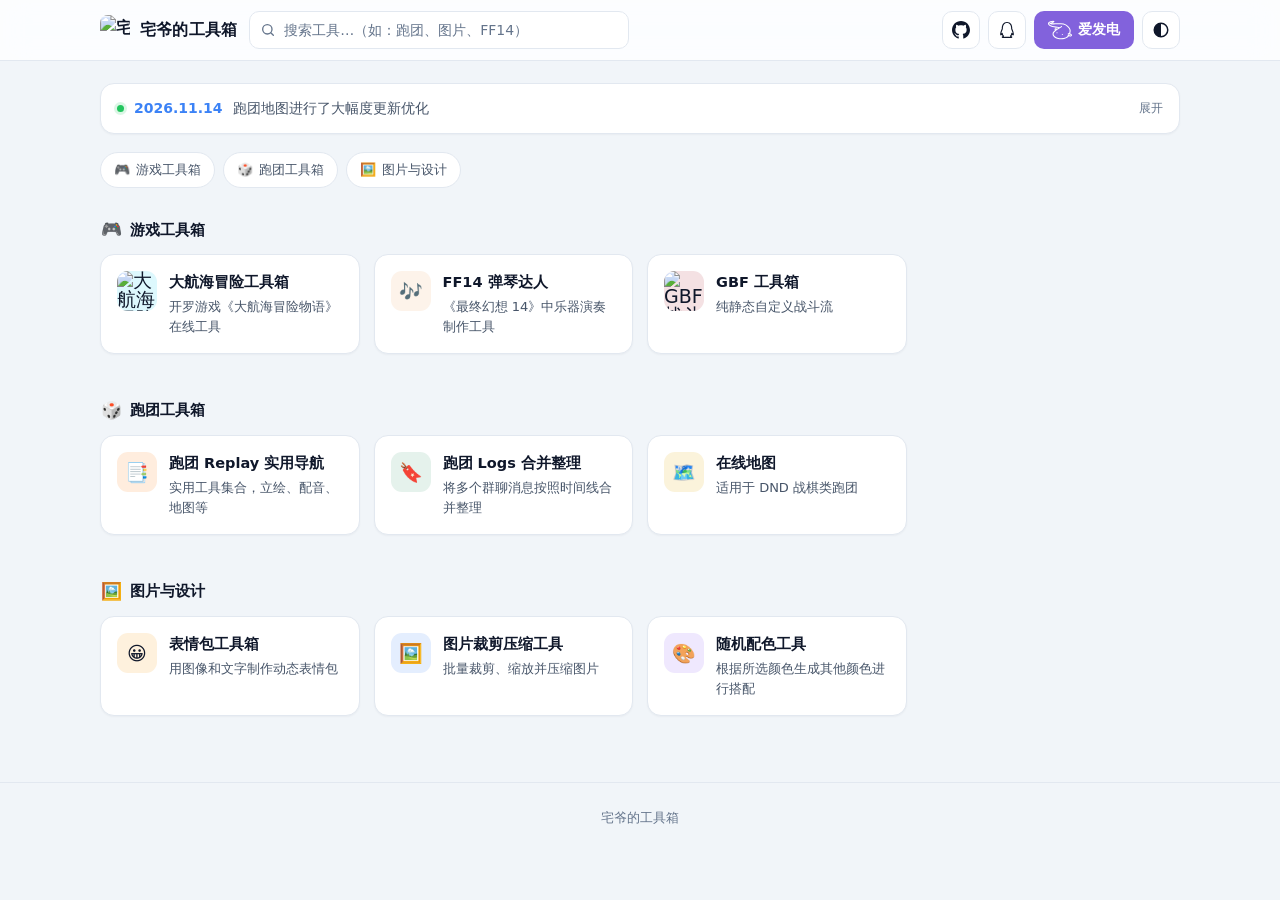
==== commit c270d009: "⭐ 取消主页导航js拆分" ====
--- a/index.html
+++ b/index.html
@@ -9,6 +9,95 @@
 		<link rel="stylesheet" href="assets/css/base.css">
 		<link rel="stylesheet" href="assets/css/home.css">
 		<script src="assets/js/theme.js"></script>
+		<script>
+			window.TOOLS = [{
+					icon: '🎮',
+					title: '游戏工具箱',
+					items: [{
+							icon: {
+								type: 'image',
+								src: 'https://game.leiting.com/static/upload/game/kldhh_icon.png',
+								alt: '大航海冒险物语'
+							},
+							title: '大航海冒险工具箱',
+							desc: '开罗游戏《大航海冒险物语》在线工具',
+							href: './dahanghai/',
+							accent: '#0DCAF0'
+						},
+						{
+							icon: '🎶',
+							title: 'FF14 弹琴达人',
+							desc: '《最终幻想 14》中乐器演奏制作工具',
+							href: 'http://www.zzhai.top/ffxiv/',
+							accent: '#F0A868'
+						},
+						{
+							icon: {
+								type: 'image',
+								src: 'https://prd-game-a-granbluefantasy.akamaized.net/assets/img/sp/assets/leader/s/100580_sw_1_01.jpg',
+								alt: 'GBF战斗流程'
+							},
+							title: 'GBF 工具箱',
+							desc: '纯静态自定义战斗流',
+							href: './gbf/',
+							accent: '#B02A37'
+						}
+					]
+				},
+				{
+					icon: '🎲',
+					title: '跑团工具箱',
+					items: [{
+							icon: '📑',
+							title: '跑团 Replay 实用导航',
+							desc: '实用工具集合，立绘、配音、地图等',
+							href: './tools/trpg-navigation/',
+							accent: '#FD7E14'
+						},
+						{
+							icon: '🔖',
+							title: '跑团 Logs 合并整理',
+							desc: '将多个群聊消息按照时间线合并整理',
+							href: 'http://www.zzhai.top/trpg/log_merge',
+							accent: '#479F76'
+						},
+						{
+							icon: '🗺️',
+							title: '在线地图',
+							desc: '适用于 DND 战棋类跑团',
+							href: './tools/trpg-map/',
+							accent: '#E0A800'
+						}
+					]
+				},
+				{
+					icon: '🖼️',
+					title: '图片与设计',
+					items: [{
+							icon: '😀',
+							title: '表情包工具箱',
+							desc: '用图像和文字制作动态表情包',
+							href: './meme/',
+							accent: '#F59E0B'
+						},
+						{
+							icon: '🖼️',
+							title: '图片裁剪压缩工具',
+							desc: '批量裁剪、缩放并压缩图片',
+							href: './tools/image-cropping/',
+							accent: '#3B82F6'
+						},
+						{
+							icon: '🎨',
+							title: '随机配色工具',
+							desc: '根据所选颜色生成其他颜色进行搭配',
+							href: './tools/random-color-scheme/',
+							accent: '#8B5CF6'
+						}
+					]
+				}
+			];
+		</script>
 	</head>
 	<body data-search="true">
 
@@ -67,8 +156,6 @@
 		<footer class="footer">
 			宅爷的工具箱
 		</footer>
-
-		<script src="assets/js/tools.js"></script>
 		<script src="assets/js/home.js"></script>
 	</body>
 </html>
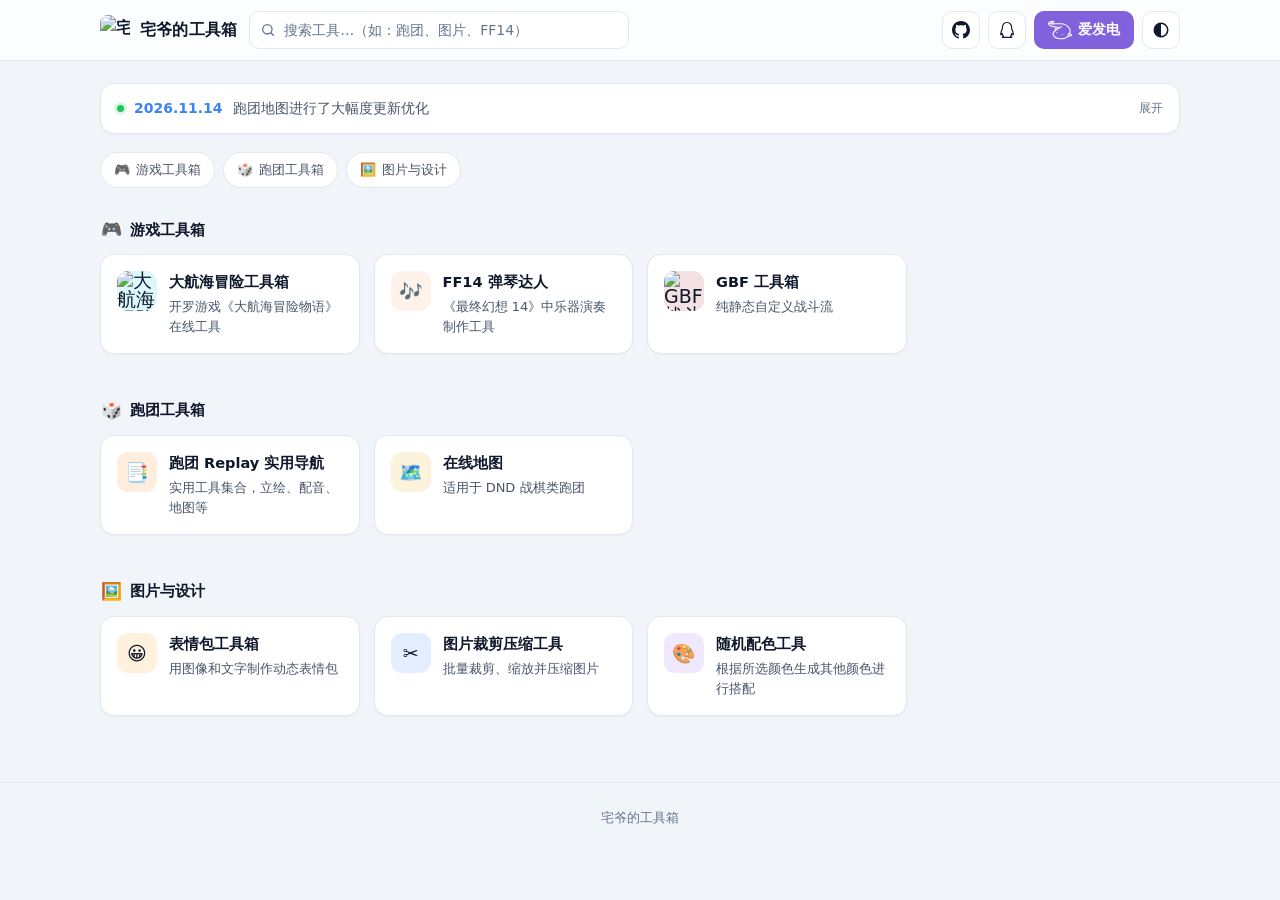
==== commit e9cfaae6: "⭐ 表情包生成工具" ====
--- a/index.html
+++ b/index.html
@@ -55,13 +55,6 @@
 							accent: '#FD7E14'
 						},
 						{
-							icon: '🔖',
-							title: '跑团 Logs 合并整理',
-							desc: '将多个群聊消息按照时间线合并整理',
-							href: 'http://www.zzhai.top/trpg/log_merge',
-							accent: '#479F76'
-						},
-						{
 							icon: '🗺️',
 							title: '在线地图',
 							desc: '适用于 DND 战棋类跑团',
@@ -77,11 +70,11 @@
 							icon: '😀',
 							title: '表情包工具箱',
 							desc: '用图像和文字制作动态表情包',
-							href: './meme/',
+							href: '.tools/meme/',
 							accent: '#F59E0B'
 						},
 						{
-							icon: '🖼️',
+							icon: '✂️️',
 							title: '图片裁剪压缩工具',
 							desc: '批量裁剪、缩放并压缩图片',
 							href: './tools/image-cropping/',
@@ -138,7 +131,7 @@
 							<h3>【跑团角色卡】功能迁移公告</h3>
 							<p>【尘箓跑团平台】已经投入运行，更好的支持手机操作，功能逐渐完善中，欢迎尝试使用~</p>
 							<p>本平台转移可以联系宅爷保存群组原始数据（json 格式）。</p>
-							<a class="go" href="https://chenshi-chenlu.cn/" target="_blank" rel="noopener">前往尘箓跑团平台
+							<a class="go" href="https://rulehub.cn/" target="_blank" rel="noopener">前往尘箓跑团平台
 								→</a>
 						</div>
 					</article>
